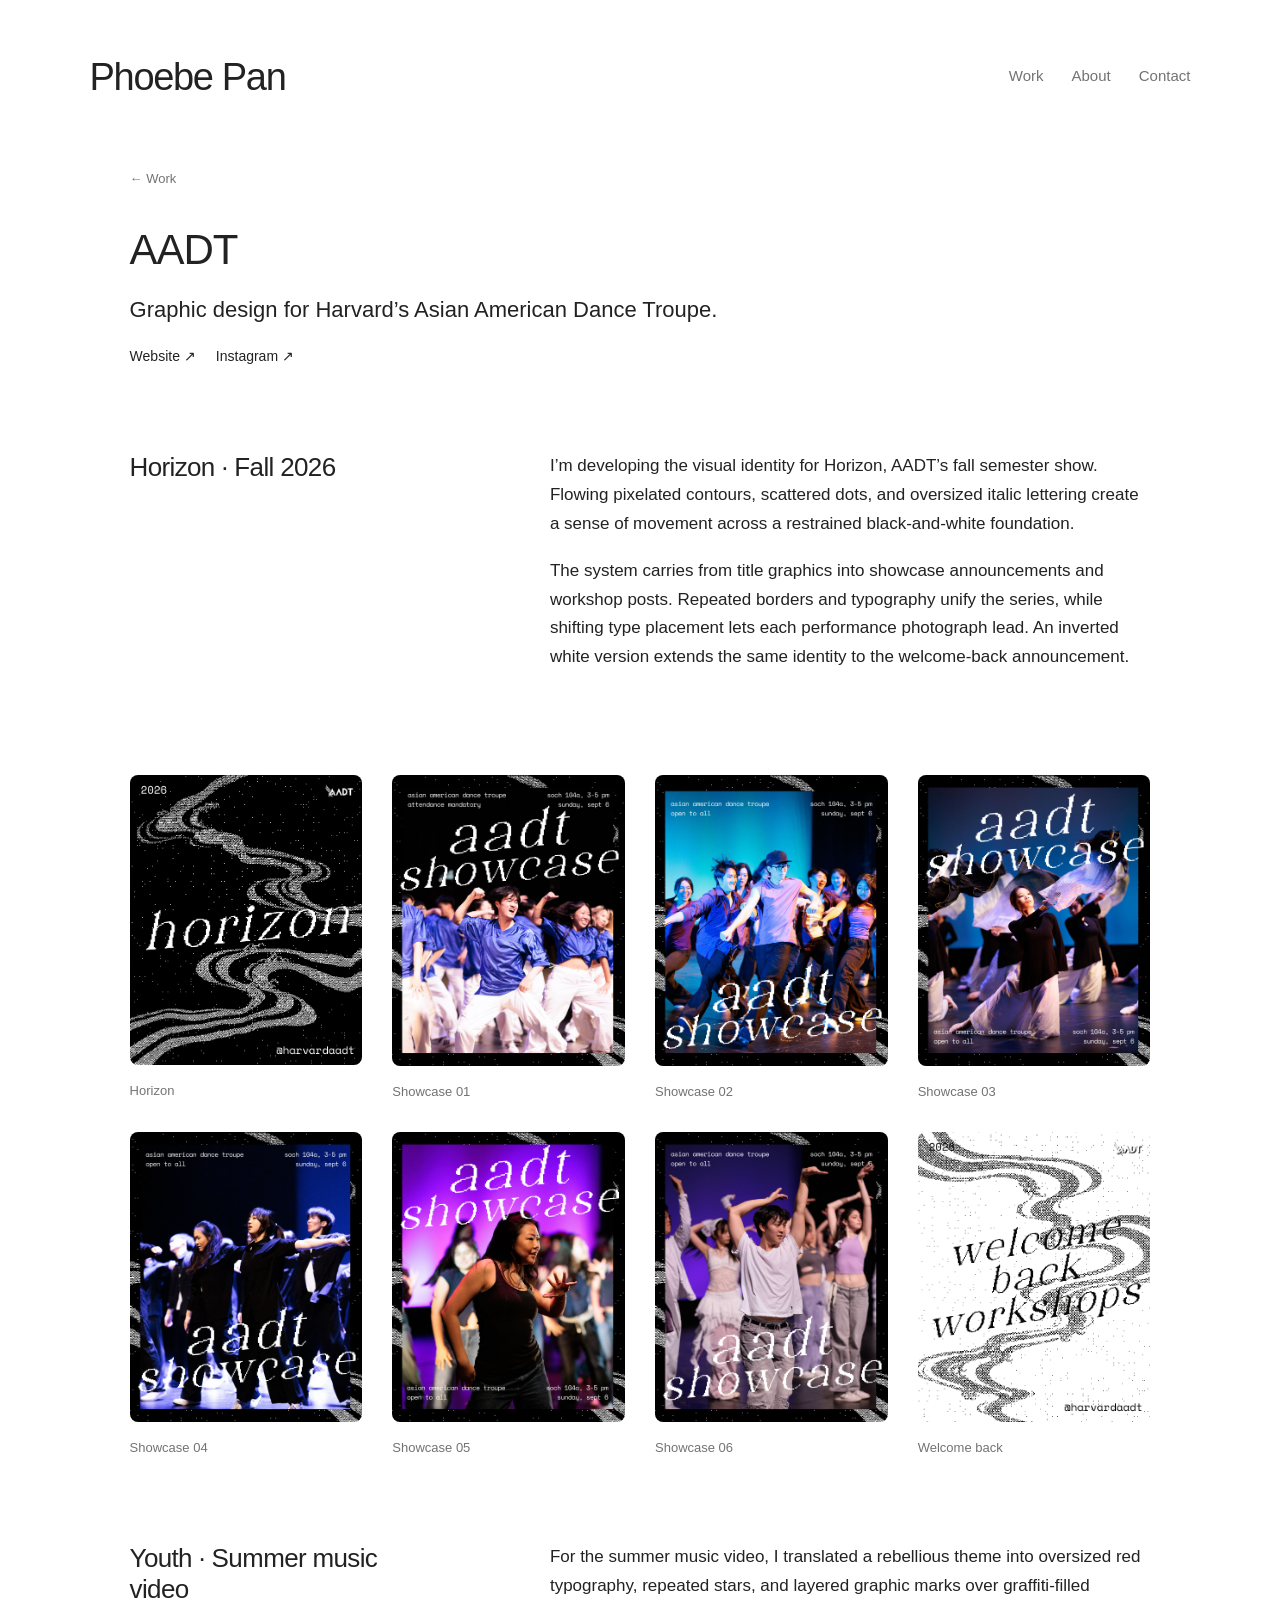
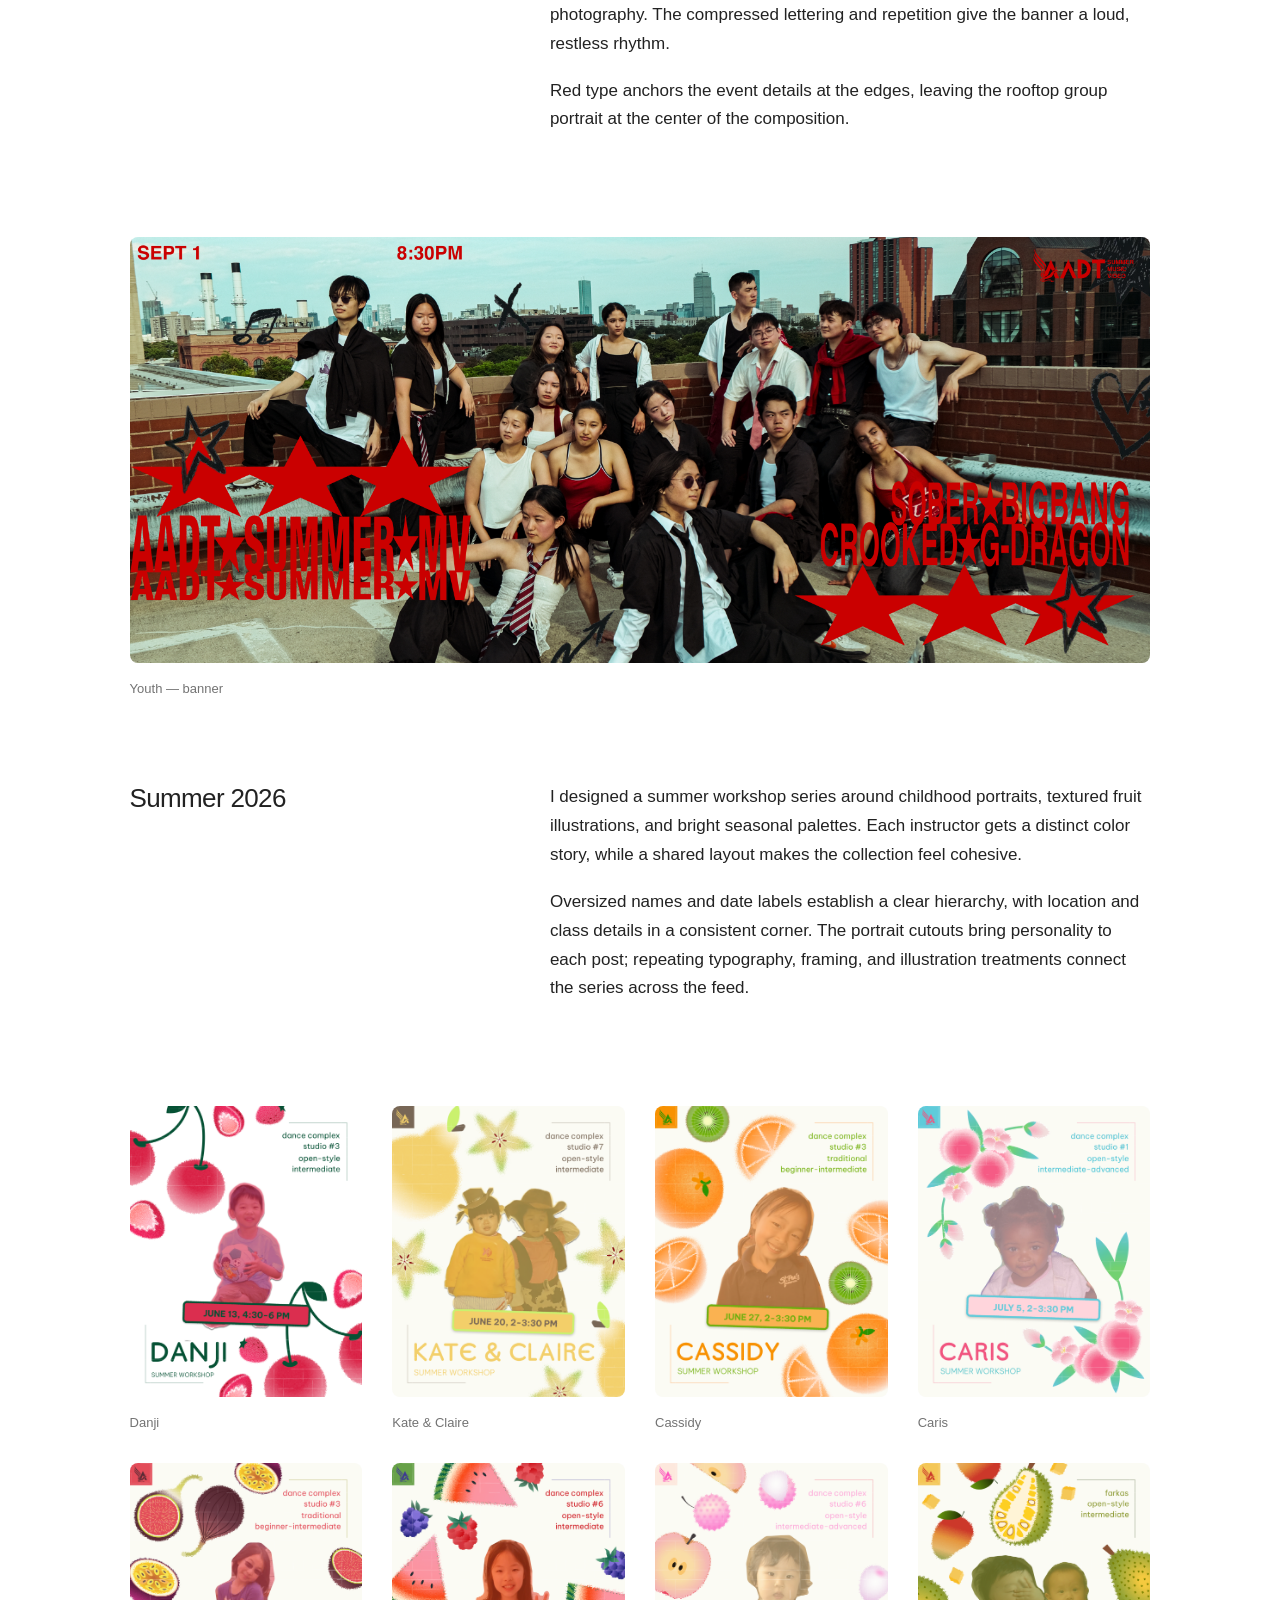
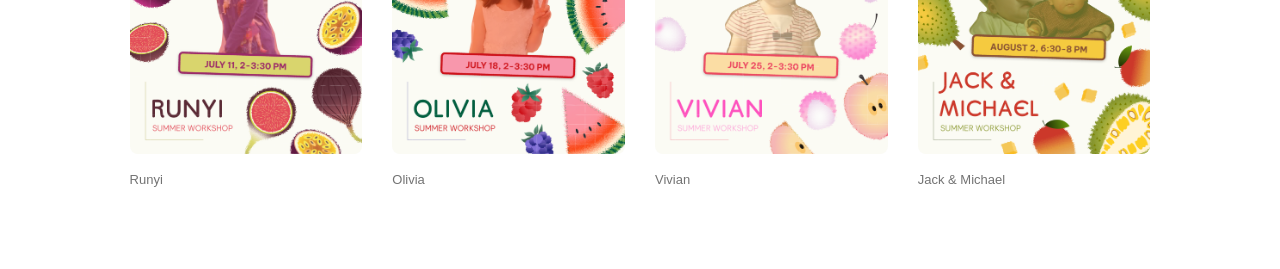
==== aadt.html @ d4a29a42 "Replace portfolio with project-focused site and case studies" ====
<!doctype html>
<html lang="en">
<head>
<link rel="icon" href="favicon.svg?v=pp" type="image/svg+xml">
<meta charset="utf-8">
<meta name="viewport" content="width=device-width,initial-scale=1">
<meta name="description" content="Graphic design for AADT by Phoebe Pan: Horizon, Youth, and summer workshops.">
<meta name="theme-color" content="#ffffff">
<title>AADT — Phoebe Pan</title>
<link rel="stylesheet" href="style.css?v=aadt-banner">


</head>
<body>
<a class="skip" href="#main">Skip to content</a>
<header class="header"><a class="signature" href="index.html">Phoebe Pan</a><nav aria-label="Main navigation"><a href="index.html" aria-current="location">Work</a><a href="about.html">About</a><a href="contact.html">Contact</a></nav></header>
<main id="main" class="case-study">
<a class="back-link" href="index.html#aadt">← Work</a>
<header class="case-heading"><h1>AADT</h1><p>Graphic design for Harvard’s Asian American Dance Troupe.</p><div class="page-links"><a href="https://www.harvardundergraduateaadt.org/" target="_blank" rel="noopener">Website ↗</a><a href="https://www.instagram.com/harvardundergraduateaadt/" target="_blank" rel="noopener">Instagram ↗</a></div></header>
<section class="case-text"><h2>Horizon · Fall 2026</h2><div><p>I’m developing the visual identity for Horizon, AADT’s fall semester show. Flowing pixelated contours, scattered dots, and oversized italic lettering create a sense of movement across a restrained black-and-white foundation.</p><p>The system carries from title graphics into showcase announcements and workshop posts. Repeated borders and typography unify the series, while shifting type placement lets each performance photograph lead. An inverted white version extends the same identity to the welcome-back announcement.</p></div></section>
<section class="case-screens" aria-label="Horizon fall 2026 graphics">
<figure><a href="projects/aadt/horizon/horizon.png" target="_blank" rel="noopener" aria-label="View Horizon poster at full size"><img class="case-image" src="projects/aadt/horizon/horizon.png" alt="Black Horizon title poster with flowing pixelated contours and scattered white dots" width="1086" height="1354" loading="eager"></a><figcaption>Horizon</figcaption></figure>
<figure><a href="projects/aadt/horizon/showcase-01.png" target="_blank" rel="noopener" aria-label="View Showcase 01 poster at full size"><img class="case-image" src="projects/aadt/horizon/showcase-01.png" alt="Horizon showcase graphic with dancers in blue shirts and slanted white lettering" width="1080" height="1350" loading="eager"></a><figcaption>Showcase 01</figcaption></figure>
<figure><a href="projects/aadt/horizon/showcase-02.png" target="_blank" rel="noopener" aria-label="View Showcase 02 poster at full size"><img class="case-image" src="projects/aadt/horizon/showcase-02.png" alt="Horizon showcase graphic with dancers under turquoise stage lighting" width="1080" height="1350" loading="eager"></a><figcaption>Showcase 02</figcaption></figure>
<figure><a href="projects/aadt/horizon/showcase-03.png" target="_blank" rel="noopener" aria-label="View Showcase 03 poster at full size"><img class="case-image" src="projects/aadt/horizon/showcase-03.png" alt="Horizon showcase graphic with fan dancers and oversized white lettering" width="1080" height="1350" loading="eager"></a><figcaption>Showcase 03</figcaption></figure>
<figure><a href="projects/aadt/horizon/showcase-04.png" target="_blank" rel="noopener" aria-label="View Showcase 04 poster at full size"><img class="case-image" src="projects/aadt/horizon/showcase-04.png" alt="Horizon showcase graphic with dancers in black under blue lighting" width="1080" height="1350" loading="lazy"></a><figcaption>Showcase 04</figcaption></figure>
<figure><a href="projects/aadt/horizon/showcase-05.png" target="_blank" rel="noopener" aria-label="View Showcase 05 poster at full size"><img class="case-image" src="projects/aadt/horizon/showcase-05.png" alt="Horizon showcase graphic with a dancer under purple lighting" width="1080" height="1350" loading="lazy"></a><figcaption>Showcase 05</figcaption></figure>
<figure><a href="projects/aadt/horizon/showcase-06.png" target="_blank" rel="noopener" aria-label="View Showcase 06 poster at full size"><img class="case-image" src="projects/aadt/horizon/showcase-06.png" alt="Horizon showcase graphic with dancers in white and lavender" width="1080" height="1350" loading="lazy"></a><figcaption>Showcase 06</figcaption></figure>
<figure><a href="projects/aadt/horizon/welcome-back.png" target="_blank" rel="noopener" aria-label="View Welcome back poster at full size"><img class="case-image" src="projects/aadt/horizon/welcome-back.png" alt="White workshop announcement with black pixelated contours and italic lettering" width="1086" height="1354" loading="lazy"></a><figcaption>Welcome back</figcaption></figure>
</section>
<section class="case-text"><h2>Youth · Summer music video</h2><div><p>For the summer music video, I translated a rebellious theme into oversized red typography, repeated stars, and layered graphic marks over graffiti-filled photography. The compressed lettering and repetition give the banner a loud, restless rhythm.</p><p>Red type anchors the event details at the edges, leaving the rooftop group portrait at the center of the composition.</p></div></section>
<section class="case-screens" aria-label="Summer music video banner">
<figure class="gallery-banner"><a href="projects/aadt/youth-banner.png" target="_blank" rel="noopener" aria-label="View summer music video banner at full size"><img class="case-image" src="projects/aadt/youth-banner.png" alt="AADT summer music video banner with a rooftop group portrait, red stars, and oversized red typography" width="3240" height="1350" loading="lazy"></a><figcaption>Youth — banner</figcaption></figure>
</section>
<section class="case-text"><h2>Summer 2026</h2><div><p>I designed a summer workshop series around childhood portraits, textured fruit illustrations, and bright seasonal palettes. Each instructor gets a distinct color story, while a shared layout makes the collection feel cohesive.</p><p>Oversized names and date labels establish a clear hierarchy, with location and class details in a consistent corner. The portrait cutouts bring personality to each post; repeating typography, framing, and illustration treatments connect the series across the feed.</p></div></section>
<section class="case-screens" aria-label="Summer workshop posters">
<figure><a href="projects/aadt/summer/danji.png" target="_blank" rel="noopener" aria-label="View Danji poster at full size"><img class="case-image" src="projects/aadt/summer/danji.png" alt="Danji summer workshop poster, combining a childhood portrait with cherry-red fruit illustrations" width="1080" height="1350" loading="lazy"></a><figcaption>Danji</figcaption></figure>
<figure><a href="projects/aadt/summer/kate-claire.png" target="_blank" rel="noopener" aria-label="View Kate &amp; Claire poster at full size"><img class="case-image" src="projects/aadt/summer/kate-claire.png" alt="Kate &amp; Claire summer workshop poster, combining a childhood portrait with yellow and lime fruit illustrations" width="1080" height="1350" loading="lazy"></a><figcaption>Kate &amp; Claire</figcaption></figure>
<figure><a href="projects/aadt/summer/cassidy.png" target="_blank" rel="noopener" aria-label="View Cassidy poster at full size"><img class="case-image" src="projects/aadt/summer/cassidy.png" alt="Cassidy summer workshop poster, combining a childhood portrait with orange and kiwi illustrations" width="1080" height="1350" loading="lazy"></a><figcaption>Cassidy</figcaption></figure>
<figure><a href="projects/aadt/summer/caris.png" target="_blank" rel="noopener" aria-label="View Caris poster at full size"><img class="case-image" src="projects/aadt/summer/caris.png" alt="Caris summer workshop poster, combining a childhood portrait with pink and turquoise botanical illustrations" width="1080" height="1350" loading="lazy"></a><figcaption>Caris</figcaption></figure>
<figure><a href="projects/aadt/summer/runyi.png" target="_blank" rel="noopener" aria-label="View Runyi poster at full size"><img class="case-image" src="projects/aadt/summer/runyi.png" alt="Runyi summer workshop poster, combining a childhood portrait with fig and passion fruit illustrations" width="1080" height="1350" loading="lazy"></a><figcaption>Runyi</figcaption></figure>
<figure><a href="projects/aadt/summer/olivia.png" target="_blank" rel="noopener" aria-label="View Olivia poster at full size"><img class="case-image" src="projects/aadt/summer/olivia.png" alt="Olivia summer workshop poster, combining a childhood portrait with watermelon and berry illustrations" width="1080" height="1350" loading="lazy"></a><figcaption>Olivia</figcaption></figure>
<figure><a href="projects/aadt/summer/vivian.png" target="_blank" rel="noopener" aria-label="View Vivian poster at full size"><img class="case-image" src="projects/aadt/summer/vivian.png" alt="Vivian summer workshop poster, combining a childhood portrait with soft pink fruit illustrations" width="1080" height="1350" loading="lazy"></a><figcaption>Vivian</figcaption></figure>
<figure><a href="projects/aadt/summer/jack-michael.png" target="_blank" rel="noopener" aria-label="View Jack &amp; Michael poster at full size"><img class="case-image" src="projects/aadt/summer/jack-michael.png" alt="Jack &amp; Michael summer workshop poster, combining a childhood portrait with mango and jackfruit illustrations" width="1080" height="1350" loading="lazy"></a><figcaption>Jack &amp; Michael</figcaption></figure>
</section>
</main></body></html>
---- style.css ----
:root{--ink:#222;--muted:#737373;--line:#e9e9e9;--gutter:clamp(24px,7vw,120px)}
*{box-sizing:border-box}html{scroll-padding-top:40px}body{margin:0;background:#fff;color:var(--ink);font:16px/1.5 -apple-system,BlinkMacSystemFont,'Segoe UI',Arial,sans-serif;-webkit-font-smoothing:antialiased}a{color:inherit;text-decoration:none}button{font:inherit;color:inherit;cursor:pointer}a:focus-visible,button:focus-visible,summary:focus-visible,[tabindex]:focus-visible{outline:2px solid #3573c9;outline-offset:6px}a:hover{color:#777}img{display:block;width:100%;height:auto}h1,h2,h3,p,figure{margin:0}h1,h2{font-weight:400;letter-spacing:-.025em;line-height:1.2}h2{font-size:32px}.skip{position:fixed;top:-70px;left:20px;background:white;padding:15px;z-index:100}.skip:focus{top:10px}
.header{display:flex;justify-content:space-between;align-items:flex-start;padding:55px var(--gutter) 30px}.signature{font-size:38px;font-weight:400;line-height:1.2;letter-spacing:-.035em}.signature span{display:block;font-size:16px;letter-spacing:0;color:var(--muted);font-weight:300;margin-top:10px}.header nav{display:flex;gap:28px;font-size:15px;color:var(--muted);padding-top:10px}
.work{margin:25px 0 0}.device-stage{display:flex;align-items:flex-end;justify-content:center;min-height:clamp(300px,43vh,470px);padding:25px 12px 35px;perspective:1200px}.device{transition:transform .65s cubic-bezier(.2,.7,.3,1);transform:translateY(0) rotateY(0)}a.device-stage:hover .device{transform:translateY(-10px) rotateY(-4deg)}
.phone{width:100%;min-width:0;padding:2px;border-radius:9% / 4.2%;background:#333;box-shadow:0 5px 12px #00000012}.phone-screen{position:relative;aspect-ratio:932 / 2022;overflow:hidden;border-radius:inherit;background:#faf6ef}
/* The supplied 1320 × 2868 exports include promotional surrounds.
   Show their shared screen rectangle (194,654,932,2022) without a second frame. */
.phone-screen img{position:absolute;inset:0;width:100%;height:100%;object-fit:contain}.phone-screen--marketing img{max-width:none;width:141.6309%;height:auto;left:-20.8155%;top:-32.3442%;right:auto;bottom:auto}.phone-row{display:flex;align-items:flex-end;justify-content:center;gap:20px;width:80%}.phone-row .phone{flex:0 1 140px;max-width:140px}
.laptop{width:80%;position:relative;padding-bottom:14px}.laptop-lid{background:#151515;border-radius:16px 16px 5px 5px;border:2px solid #8e8f93;padding:17px 9px 13px;position:relative;box-shadow:0 9px 20px #0001}.laptop-lid:before{content:'';width:4px;height:4px;background:#454545;border-radius:50%;position:absolute;top:6px;left:50%}.laptop-lid img{aspect-ratio:1.6;object-fit:cover;object-position:top;background:#101010;border-radius:3px}.laptop-base{position:absolute;left:-5%;bottom:0;width:110%;height:16px;background:linear-gradient(#e6e7e9,#bcbec2 45%,#7d7f83);border-radius:2px 2px 45% 45%;box-shadow:0 13px 14px -9px #0005}.laptop-base:after{content:'';position:absolute;top:0;left:43%;width:14%;height:5px;background:#999a9d;border-radius:0 0 8px 8px}.project-caption{padding:25px 0 0}.project-caption h1,.project-caption h2{font-size:21px;font-weight:550;letter-spacing:-.025em}.project-caption p{font-size:17px;font-weight:300;color:#666;margin-top:5px}.project-caption>span{display:block;color:#888;font-size:13px;margin-top:9px}.project-caption>a{display:inline-block;font-size:13px;margin-top:18px}
.section{max-width:1380px;margin:45px auto 0;padding:0 var(--gutter)}.about{display:grid;grid-template-columns:minmax(0,1fr) max-content;gap:40px;align-items:start}.about h1{margin-bottom:20px}details{border-top:1px solid var(--line)}summary{display:flex;justify-content:space-between;gap:24px;cursor:pointer;list-style:none;padding:22px 0;font-size:16px}summary::-webkit-details-marker{display:none}summary>span:last-child{transition:rotate .2s}details[open]>summary>span:last-child{rotate:45deg}summary small{display:block;font-size:13px;color:var(--muted);margin-top:6px}.writing{display:grid;grid-template-columns:1fr 1.6fr;gap:10%}.writing h1{font-size:28px}.writing article{max-width:65ch;padding:15px 0 30px;font-size:17px;line-height:1.8}.writing article p{margin-bottom:24px}.writing article .dek{font-size:23px;line-height:1.4}.writing blockquote{margin:30px 0;padding-left:24px;border-left:2px solid #aaa}.writing hr{border:0;border-top:1px solid var(--line);margin:32px 0}
.contact-top{padding:45px 0;border-top:1px solid var(--line)}.contact-top h1{margin-bottom:20px;font-size:32px}.email{font-size:18px;text-decoration:underline;text-underline-offset:5px;text-decoration-color:#bcbcbc;overflow-wrap:anywhere}.footer-bottom{display:flex;justify-content:space-between;gap:24px;flex-wrap:wrap;padding:25px 0 35px;font-size:12px;color:var(--muted)}.footer-bottom>div{display:flex;gap:24px}

@media(max-width:700px){.header{padding-top:32px;gap:25px}.signature{font-size:29px}.signature span{font-size:12px;max-width:160px;line-height:1.5}.header nav{display:grid;grid-template-columns:1fr 1fr;gap:10px 18px;font-size:13px;padding-top:3px}.work{margin-top:10px}.device-stage{min-height:370px}.laptop-lid{padding:12px 5px 8px;border-radius:10px 10px 3px 3px}.laptop-lid:before{top:4px;width:3px;height:3px}.laptop-base{height:11px;bottom:4px}.project-caption{padding-top:5px}.project-caption h1,.project-caption h2{font-size:20px}.project-caption p{font-size:15px}.section{margin-top:35px}.about,.writing{grid-template-columns:1fr;gap:30px}.email{font-size:15px}.footer-bottom{font-size:11px}.footer-bottom>div{gap:18px}}
@media(prefers-reduced-motion:reduce){html{scroll-behavior:auto}*,*::before,*::after{animation:none!important;transition:none!important}a.device-stage:hover .device{transform:none}}

body{min-height:100dvh;display:flex;flex-direction:column}main{flex:1;min-width:0}h1{font-size:32px}.header nav a[aria-current="page"]{color:var(--ink)}.project-rail{display:grid;grid-auto-flow:column;grid-auto-columns:max-content;grid-template-rows:auto auto;align-items:stretch;column-gap:70px;overflow-x:auto;overscroll-behavior-x:contain;scroll-snap-type:x mandatory;scroll-padding-inline:var(--gutter);padding:35px var(--gutter);scrollbar-width:none}.project{display:grid;grid-template-rows:subgrid;grid-row:span 2;width:min(690px,70vw);scroll-snap-align:start;min-width:0}.project-phone{width:640px}.page-footer{display:flex;justify-content:space-between;gap:20px;padding:45px var(--gutter) 25px;color:var(--muted);font-size:12px}.page-links{display:flex;flex-wrap:wrap;gap:20px;margin-top:20px;font-size:14px}.contact-page{margin-top:70px}.contact-top{border:0;padding-top:0}.contact-page .footer-bottom{margin-top:30px}.writing{margin-bottom:40px}
@media(max-width:700px){.project-rail{column-gap:35px;padding-top:20px}.project{width:85vw}.project-phone{width:90vw}.project-caption{max-width:100%}.contact-page{margin-top:45px}.page-footer{padding-top:35px}}

.sr-only{position:absolute;width:1px;height:1px;padding:0;margin:-1px;overflow:hidden;clip-path:inset(50%);white-space:nowrap;border:0}

.case-study{width:100%;max-width:1200px;margin:35px auto 80px;padding:0 var(--gutter)}.back-link{font-size:13px;color:var(--muted)}.case-heading{margin:35px 0 55px}.case-heading h1{font-size:42px;margin-bottom:18px}.case-heading>p{max-width:620px;font-size:22px;font-weight:300;line-height:1.5;margin-bottom:20px}.case-heading a{font-size:14px}.case-phones{display:grid;grid-template-columns:repeat(3,minmax(0,1fr));gap:clamp(18px,5vw,60px);max-width:720px;margin:0 auto}.case-phones figure{min-width:0}.case-study figcaption{font-size:13px;color:var(--muted);margin-top:16px}.case-text{display:grid;grid-template-columns:1fr 1.6fr;gap:45px;margin:85px 0}.case-text h2{font-size:26px;max-width:260px}.case-text p{font-size:17px;line-height:1.7;margin-bottom:18px}.case-screens{display:grid;grid-template-columns:repeat(4,minmax(0,1fr));gap:30px}.case-image{border-radius:8px;max-width:100%;height:auto}
@media(max-width:700px){.phone-row{gap:10px}.project-phone .device-stage{padding-inline:2px}.phone{padding:1.5px}.case-study{margin-top:25px}.case-heading{margin-bottom:35px}.case-heading h1{font-size:34px}.case-heading>p{font-size:19px}.case-phones{gap:12px}.case-text{grid-template-columns:1fr;gap:20px;margin:55px 0}.case-text h2{max-width:none}.case-screens{grid-template-columns:repeat(2,minmax(0,1fr));gap:30px 20px}}

.source-link{font-size:14px}

.placeholder-screen{display:grid;place-items:center;background:#f4f4f4;color:#888;font-size:18px;font-weight:400;letter-spacing:-.02em}.laptop-lid .placeholder-screen{aspect-ratio:1.6;border-radius:3px}.project-single-phone{width:230px}.project-single-phone .phone{max-width:140px}

.about-content{min-width:0}.about-content>p{margin-bottom:24px;font-size:18px;line-height:1.5}.school-detail{display:block;color:var(--muted);font-size:14px;margin-top:5px}.about-links{display:flex;flex-direction:column;align-items:flex-start;gap:14px;font-size:14px}.about-content a:hover{text-decoration:underline;text-underline-offset:4px}

.project-rail::-webkit-scrollbar{display:none}

.phone-screen--screenshot{aspect-ratio:1179 / 2556}

.case-screens .gallery-banner{grid-column:1 / -1}
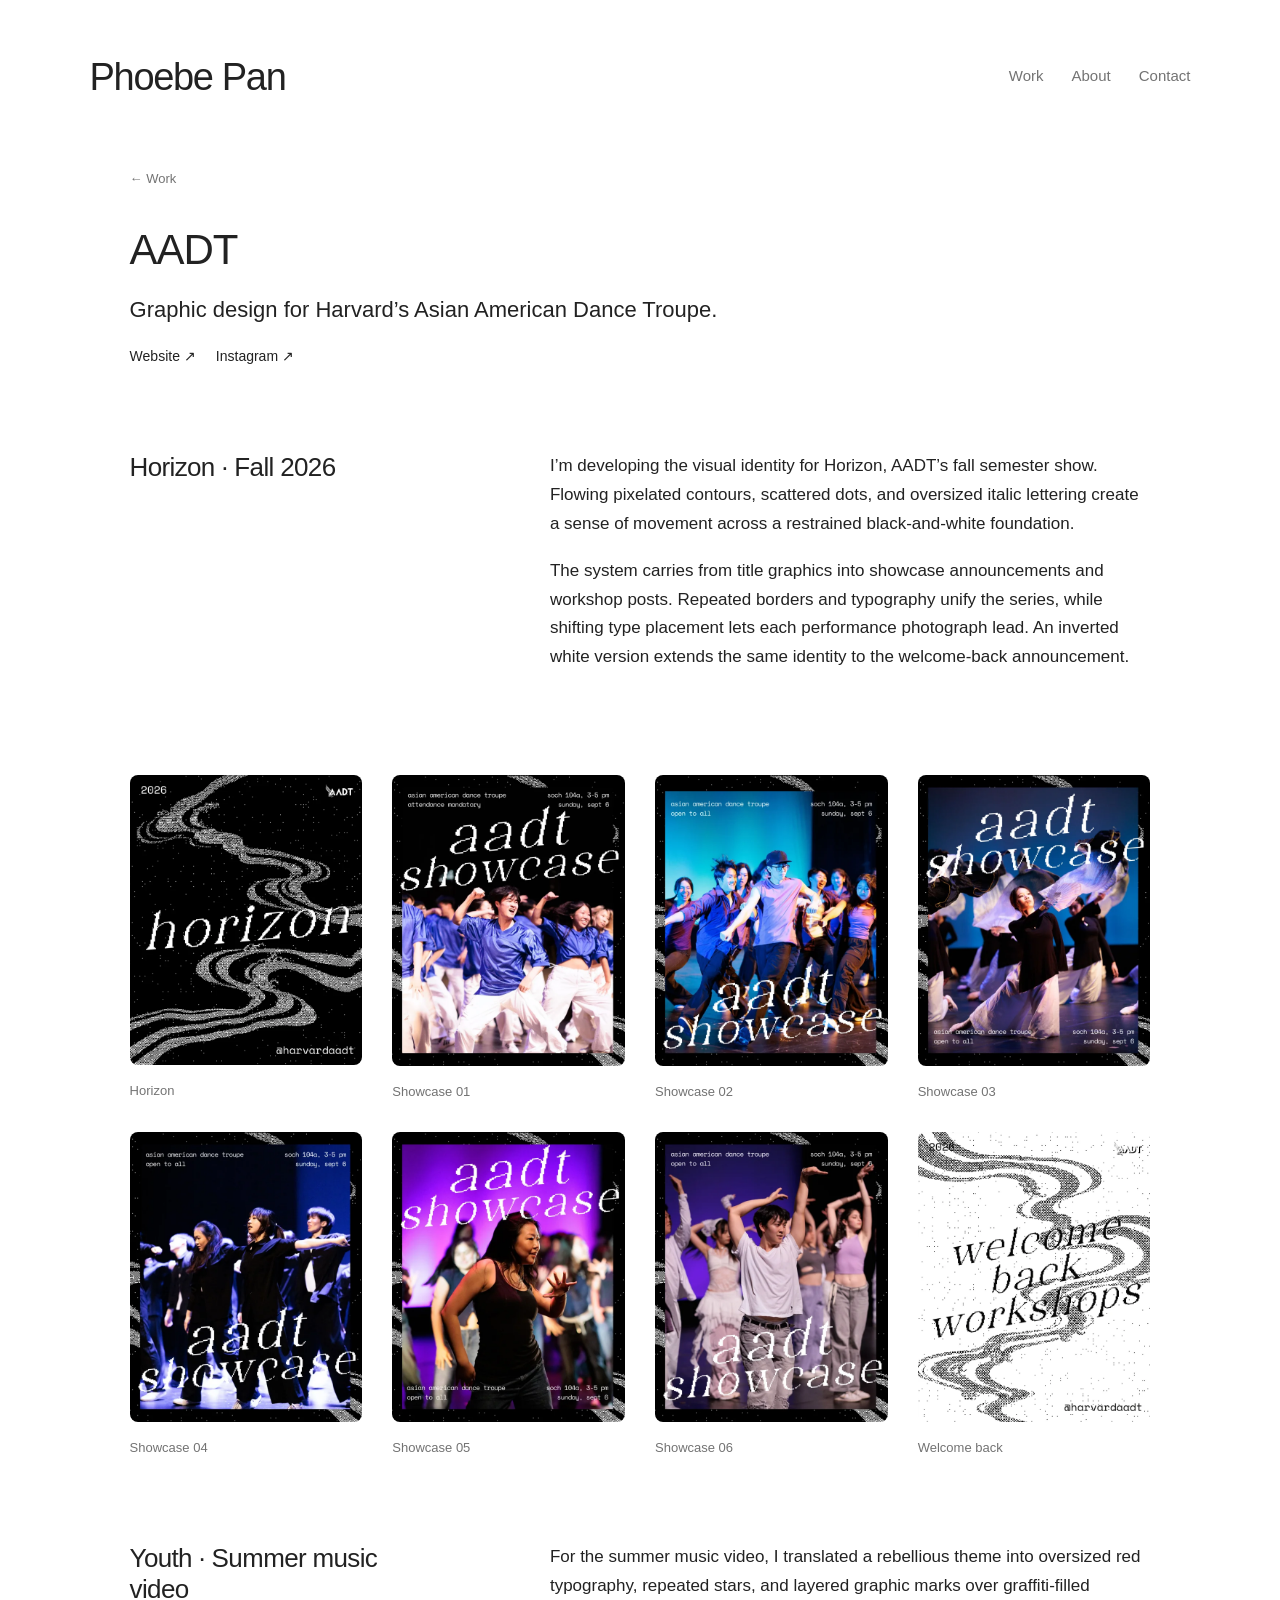
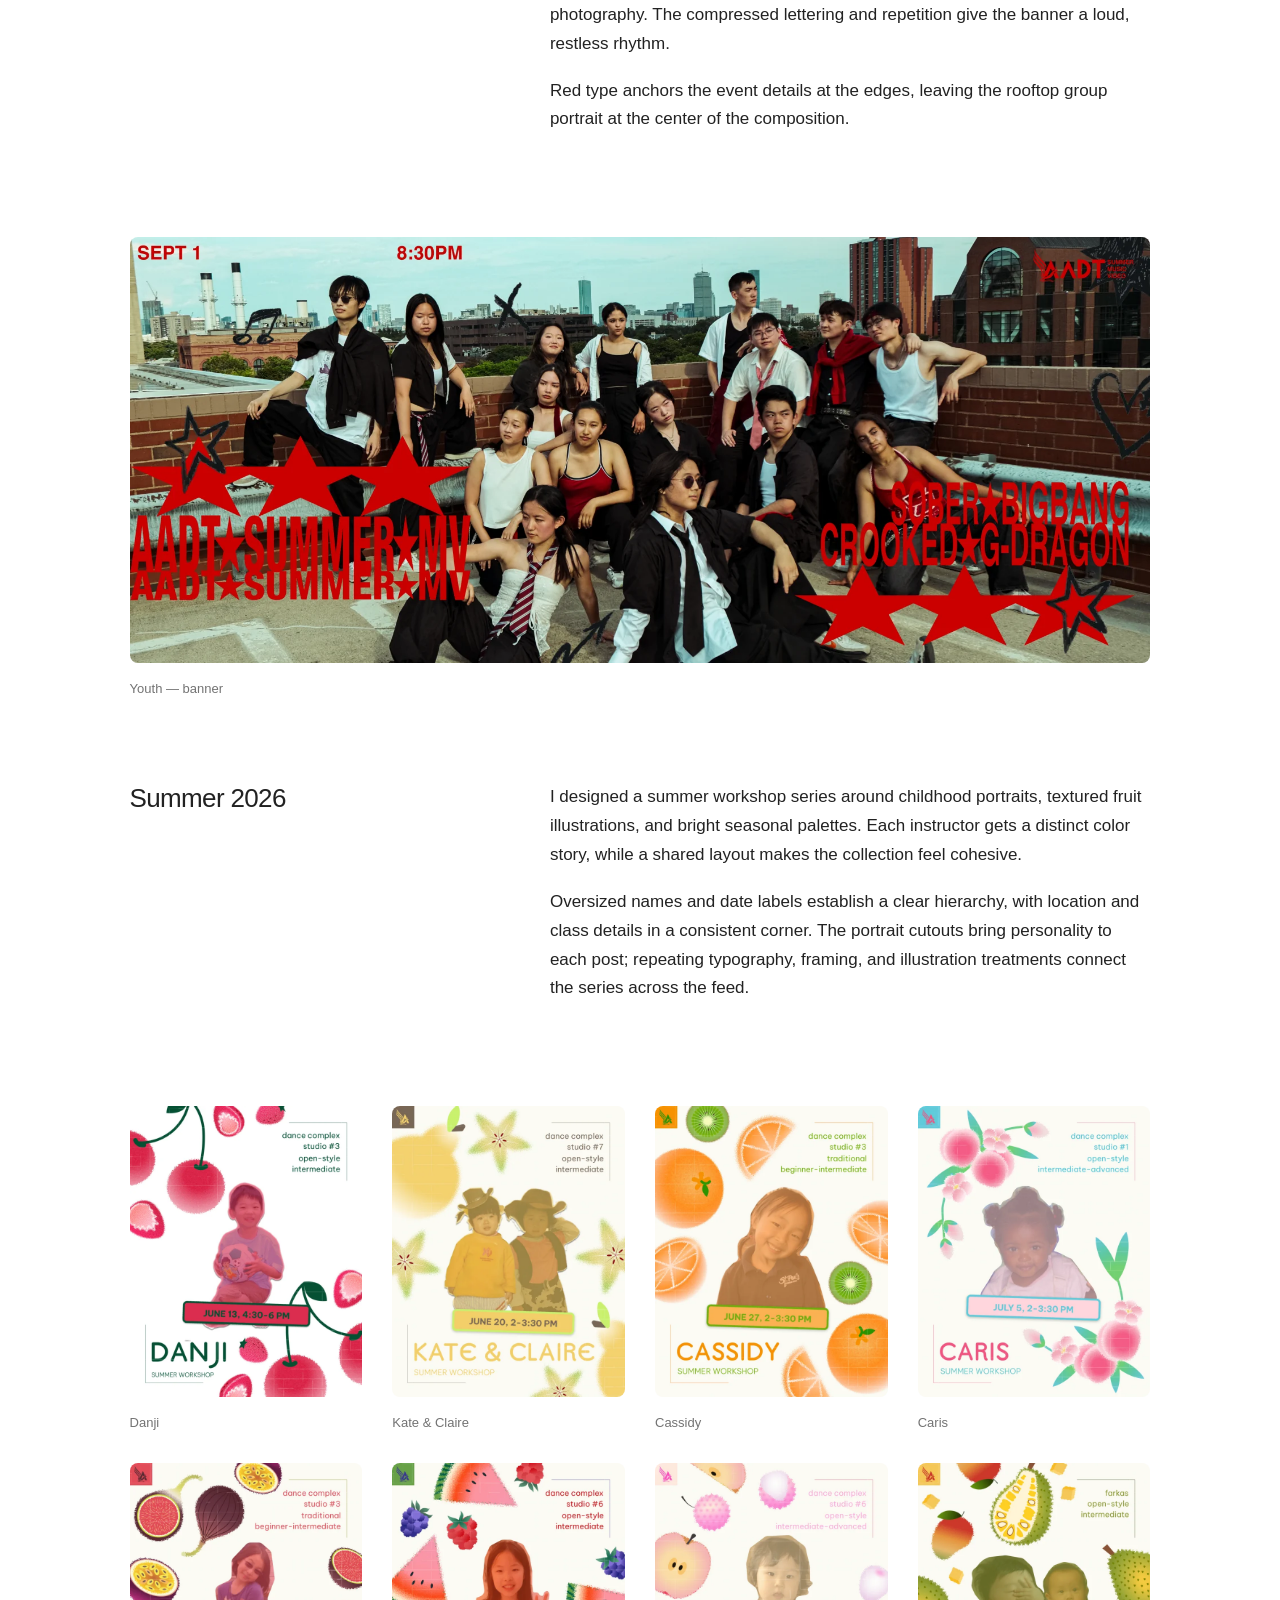
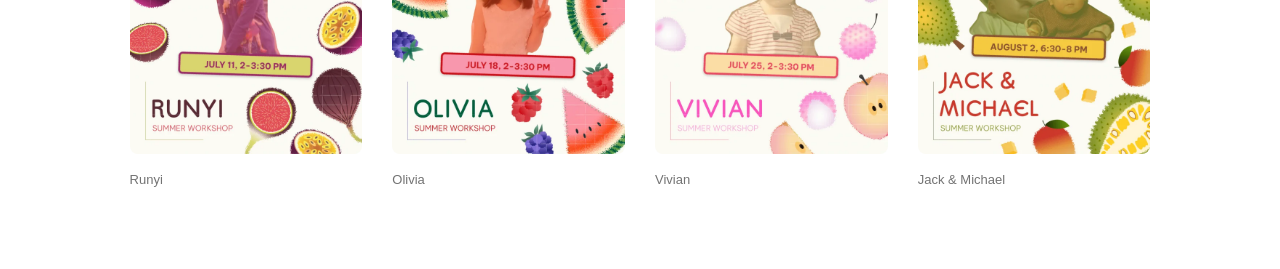
==== commit 2de0d276: "Optimize portfolio images for faster loading" ====
--- a/aadt.html
+++ b/aadt.html
@@ -19,28 +19,28 @@
 <header class="case-heading"><h1>AADT</h1><p>Graphic design for Harvard’s Asian American Dance Troupe.</p><div class="page-links"><a href="https://www.harvardundergraduateaadt.org/" target="_blank" rel="noopener">Website ↗</a><a href="https://www.instagram.com/harvardundergraduateaadt/" target="_blank" rel="noopener">Instagram ↗</a></div></header>
 <section class="case-text"><h2>Horizon · Fall 2026</h2><div><p>I’m developing the visual identity for Horizon, AADT’s fall semester show. Flowing pixelated contours, scattered dots, and oversized italic lettering create a sense of movement across a restrained black-and-white foundation.</p><p>The system carries from title graphics into showcase announcements and workshop posts. Repeated borders and typography unify the series, while shifting type placement lets each performance photograph lead. An inverted white version extends the same identity to the welcome-back announcement.</p></div></section>
 <section class="case-screens" aria-label="Horizon fall 2026 graphics">
-<figure><a href="projects/aadt/horizon/horizon.png" target="_blank" rel="noopener" aria-label="View Horizon poster at full size"><img class="case-image" src="projects/aadt/horizon/horizon.png" alt="Black Horizon title poster with flowing pixelated contours and scattered white dots" width="1086" height="1354" loading="eager"></a><figcaption>Horizon</figcaption></figure>
-<figure><a href="projects/aadt/horizon/showcase-01.png" target="_blank" rel="noopener" aria-label="View Showcase 01 poster at full size"><img class="case-image" src="projects/aadt/horizon/showcase-01.png" alt="Horizon showcase graphic with dancers in blue shirts and slanted white lettering" width="1080" height="1350" loading="eager"></a><figcaption>Showcase 01</figcaption></figure>
-<figure><a href="projects/aadt/horizon/showcase-02.png" target="_blank" rel="noopener" aria-label="View Showcase 02 poster at full size"><img class="case-image" src="projects/aadt/horizon/showcase-02.png" alt="Horizon showcase graphic with dancers under turquoise stage lighting" width="1080" height="1350" loading="eager"></a><figcaption>Showcase 02</figcaption></figure>
-<figure><a href="projects/aadt/horizon/showcase-03.png" target="_blank" rel="noopener" aria-label="View Showcase 03 poster at full size"><img class="case-image" src="projects/aadt/horizon/showcase-03.png" alt="Horizon showcase graphic with fan dancers and oversized white lettering" width="1080" height="1350" loading="eager"></a><figcaption>Showcase 03</figcaption></figure>
-<figure><a href="projects/aadt/horizon/showcase-04.png" target="_blank" rel="noopener" aria-label="View Showcase 04 poster at full size"><img class="case-image" src="projects/aadt/horizon/showcase-04.png" alt="Horizon showcase graphic with dancers in black under blue lighting" width="1080" height="1350" loading="lazy"></a><figcaption>Showcase 04</figcaption></figure>
-<figure><a href="projects/aadt/horizon/showcase-05.png" target="_blank" rel="noopener" aria-label="View Showcase 05 poster at full size"><img class="case-image" src="projects/aadt/horizon/showcase-05.png" alt="Horizon showcase graphic with a dancer under purple lighting" width="1080" height="1350" loading="lazy"></a><figcaption>Showcase 05</figcaption></figure>
-<figure><a href="projects/aadt/horizon/showcase-06.png" target="_blank" rel="noopener" aria-label="View Showcase 06 poster at full size"><img class="case-image" src="projects/aadt/horizon/showcase-06.png" alt="Horizon showcase graphic with dancers in white and lavender" width="1080" height="1350" loading="lazy"></a><figcaption>Showcase 06</figcaption></figure>
-<figure><a href="projects/aadt/horizon/welcome-back.png" target="_blank" rel="noopener" aria-label="View Welcome back poster at full size"><img class="case-image" src="projects/aadt/horizon/welcome-back.png" alt="White workshop announcement with black pixelated contours and italic lettering" width="1086" height="1354" loading="lazy"></a><figcaption>Welcome back</figcaption></figure>
+<figure><a href="projects/aadt/horizon/horizon.png" target="_blank" rel="noopener" aria-label="View Horizon poster at full size"><img class="case-image" src="projects/aadt/horizon/horizon.webp" alt="Black Horizon title poster with flowing pixelated contours and scattered white dots" width="1086" height="1354" loading="eager"></a><figcaption>Horizon</figcaption></figure>
+<figure><a href="projects/aadt/horizon/showcase-01.png" target="_blank" rel="noopener" aria-label="View Showcase 01 poster at full size"><img class="case-image" src="projects/aadt/horizon/showcase-01.webp" alt="Horizon showcase graphic with dancers in blue shirts and slanted white lettering" width="1080" height="1350" loading="eager"></a><figcaption>Showcase 01</figcaption></figure>
+<figure><a href="projects/aadt/horizon/showcase-02.png" target="_blank" rel="noopener" aria-label="View Showcase 02 poster at full size"><img class="case-image" src="projects/aadt/horizon/showcase-02.webp" alt="Horizon showcase graphic with dancers under turquoise stage lighting" width="1080" height="1350" loading="eager"></a><figcaption>Showcase 02</figcaption></figure>
+<figure><a href="projects/aadt/horizon/showcase-03.png" target="_blank" rel="noopener" aria-label="View Showcase 03 poster at full size"><img class="case-image" src="projects/aadt/horizon/showcase-03.webp" alt="Horizon showcase graphic with fan dancers and oversized white lettering" width="1080" height="1350" loading="eager"></a><figcaption>Showcase 03</figcaption></figure>
+<figure><a href="projects/aadt/horizon/showcase-04.png" target="_blank" rel="noopener" aria-label="View Showcase 04 poster at full size"><img class="case-image" src="projects/aadt/horizon/showcase-04.webp" alt="Horizon showcase graphic with dancers in black under blue lighting" width="1080" height="1350" loading="lazy"></a><figcaption>Showcase 04</figcaption></figure>
+<figure><a href="projects/aadt/horizon/showcase-05.png" target="_blank" rel="noopener" aria-label="View Showcase 05 poster at full size"><img class="case-image" src="projects/aadt/horizon/showcase-05.webp" alt="Horizon showcase graphic with a dancer under purple lighting" width="1080" height="1350" loading="lazy"></a><figcaption>Showcase 05</figcaption></figure>
+<figure><a href="projects/aadt/horizon/showcase-06.png" target="_blank" rel="noopener" aria-label="View Showcase 06 poster at full size"><img class="case-image" src="projects/aadt/horizon/showcase-06.webp" alt="Horizon showcase graphic with dancers in white and lavender" width="1080" height="1350" loading="lazy"></a><figcaption>Showcase 06</figcaption></figure>
+<figure><a href="projects/aadt/horizon/welcome-back.png" target="_blank" rel="noopener" aria-label="View Welcome back poster at full size"><img class="case-image" src="projects/aadt/horizon/welcome-back.webp" alt="White workshop announcement with black pixelated contours and italic lettering" width="1086" height="1354" loading="lazy"></a><figcaption>Welcome back</figcaption></figure>
 </section>
 <section class="case-text"><h2>Youth · Summer music video</h2><div><p>For the summer music video, I translated a rebellious theme into oversized red typography, repeated stars, and layered graphic marks over graffiti-filled photography. The compressed lettering and repetition give the banner a loud, restless rhythm.</p><p>Red type anchors the event details at the edges, leaving the rooftop group portrait at the center of the composition.</p></div></section>
 <section class="case-screens" aria-label="Summer music video banner">
-<figure class="gallery-banner"><a href="projects/aadt/youth-banner.png" target="_blank" rel="noopener" aria-label="View summer music video banner at full size"><img class="case-image" src="projects/aadt/youth-banner.png" alt="AADT summer music video banner with a rooftop group portrait, red stars, and oversized red typography" width="3240" height="1350" loading="lazy"></a><figcaption>Youth — banner</figcaption></figure>
+<figure class="gallery-banner"><a href="projects/aadt/youth-banner.png" target="_blank" rel="noopener" aria-label="View summer music video banner at full size"><img class="case-image" src="projects/aadt/youth-banner.webp" alt="AADT summer music video banner with a rooftop group portrait, red stars, and oversized red typography" width="3240" height="1350" loading="lazy"></a><figcaption>Youth — banner</figcaption></figure>
 </section>
 <section class="case-text"><h2>Summer 2026</h2><div><p>I designed a summer workshop series around childhood portraits, textured fruit illustrations, and bright seasonal palettes. Each instructor gets a distinct color story, while a shared layout makes the collection feel cohesive.</p><p>Oversized names and date labels establish a clear hierarchy, with location and class details in a consistent corner. The portrait cutouts bring personality to each post; repeating typography, framing, and illustration treatments connect the series across the feed.</p></div></section>
 <section class="case-screens" aria-label="Summer workshop posters">
-<figure><a href="projects/aadt/summer/danji.png" target="_blank" rel="noopener" aria-label="View Danji poster at full size"><img class="case-image" src="projects/aadt/summer/danji.png" alt="Danji summer workshop poster, combining a childhood portrait with cherry-red fruit illustrations" width="1080" height="1350" loading="lazy"></a><figcaption>Danji</figcaption></figure>
-<figure><a href="projects/aadt/summer/kate-claire.png" target="_blank" rel="noopener" aria-label="View Kate &amp; Claire poster at full size"><img class="case-image" src="projects/aadt/summer/kate-claire.png" alt="Kate &amp; Claire summer workshop poster, combining a childhood portrait with yellow and lime fruit illustrations" width="1080" height="1350" loading="lazy"></a><figcaption>Kate &amp; Claire</figcaption></figure>
-<figure><a href="projects/aadt/summer/cassidy.png" target="_blank" rel="noopener" aria-label="View Cassidy poster at full size"><img class="case-image" src="projects/aadt/summer/cassidy.png" alt="Cassidy summer workshop poster, combining a childhood portrait with orange and kiwi illustrations" width="1080" height="1350" loading="lazy"></a><figcaption>Cassidy</figcaption></figure>
-<figure><a href="projects/aadt/summer/caris.png" target="_blank" rel="noopener" aria-label="View Caris poster at full size"><img class="case-image" src="projects/aadt/summer/caris.png" alt="Caris summer workshop poster, combining a childhood portrait with pink and turquoise botanical illustrations" width="1080" height="1350" loading="lazy"></a><figcaption>Caris</figcaption></figure>
-<figure><a href="projects/aadt/summer/runyi.png" target="_blank" rel="noopener" aria-label="View Runyi poster at full size"><img class="case-image" src="projects/aadt/summer/runyi.png" alt="Runyi summer workshop poster, combining a childhood portrait with fig and passion fruit illustrations" width="1080" height="1350" loading="lazy"></a><figcaption>Runyi</figcaption></figure>
-<figure><a href="projects/aadt/summer/olivia.png" target="_blank" rel="noopener" aria-label="View Olivia poster at full size"><img class="case-image" src="projects/aadt/summer/olivia.png" alt="Olivia summer workshop poster, combining a childhood portrait with watermelon and berry illustrations" width="1080" height="1350" loading="lazy"></a><figcaption>Olivia</figcaption></figure>
-<figure><a href="projects/aadt/summer/vivian.png" target="_blank" rel="noopener" aria-label="View Vivian poster at full size"><img class="case-image" src="projects/aadt/summer/vivian.png" alt="Vivian summer workshop poster, combining a childhood portrait with soft pink fruit illustrations" width="1080" height="1350" loading="lazy"></a><figcaption>Vivian</figcaption></figure>
-<figure><a href="projects/aadt/summer/jack-michael.png" target="_blank" rel="noopener" aria-label="View Jack &amp; Michael poster at full size"><img class="case-image" src="projects/aadt/summer/jack-michael.png" alt="Jack &amp; Michael summer workshop poster, combining a childhood portrait with mango and jackfruit illustrations" width="1080" height="1350" loading="lazy"></a><figcaption>Jack &amp; Michael</figcaption></figure>
+<figure><a href="projects/aadt/summer/danji.png" target="_blank" rel="noopener" aria-label="View Danji poster at full size"><img class="case-image" src="projects/aadt/summer/danji.webp" alt="Danji summer workshop poster, combining a childhood portrait with cherry-red fruit illustrations" width="1080" height="1350" loading="lazy"></a><figcaption>Danji</figcaption></figure>
+<figure><a href="projects/aadt/summer/kate-claire.png" target="_blank" rel="noopener" aria-label="View Kate &amp; Claire poster at full size"><img class="case-image" src="projects/aadt/summer/kate-claire.webp" alt="Kate &amp; Claire summer workshop poster, combining a childhood portrait with yellow and lime fruit illustrations" width="1080" height="1350" loading="lazy"></a><figcaption>Kate &amp; Claire</figcaption></figure>
+<figure><a href="projects/aadt/summer/cassidy.png" target="_blank" rel="noopener" aria-label="View Cassidy poster at full size"><img class="case-image" src="projects/aadt/summer/cassidy.webp" alt="Cassidy summer workshop poster, combining a childhood portrait with orange and kiwi illustrations" width="1080" height="1350" loading="lazy"></a><figcaption>Cassidy</figcaption></figure>
+<figure><a href="projects/aadt/summer/caris.png" target="_blank" rel="noopener" aria-label="View Caris poster at full size"><img class="case-image" src="projects/aadt/summer/caris.webp" alt="Caris summer workshop poster, combining a childhood portrait with pink and turquoise botanical illustrations" width="1080" height="1350" loading="lazy"></a><figcaption>Caris</figcaption></figure>
+<figure><a href="projects/aadt/summer/runyi.png" target="_blank" rel="noopener" aria-label="View Runyi poster at full size"><img class="case-image" src="projects/aadt/summer/runyi.webp" alt="Runyi summer workshop poster, combining a childhood portrait with fig and passion fruit illustrations" width="1080" height="1350" loading="lazy"></a><figcaption>Runyi</figcaption></figure>
+<figure><a href="projects/aadt/summer/olivia.png" target="_blank" rel="noopener" aria-label="View Olivia poster at full size"><img class="case-image" src="projects/aadt/summer/olivia.webp" alt="Olivia summer workshop poster, combining a childhood portrait with watermelon and berry illustrations" width="1080" height="1350" loading="lazy"></a><figcaption>Olivia</figcaption></figure>
+<figure><a href="projects/aadt/summer/vivian.png" target="_blank" rel="noopener" aria-label="View Vivian poster at full size"><img class="case-image" src="projects/aadt/summer/vivian.webp" alt="Vivian summer workshop poster, combining a childhood portrait with soft pink fruit illustrations" width="1080" height="1350" loading="lazy"></a><figcaption>Vivian</figcaption></figure>
+<figure><a href="projects/aadt/summer/jack-michael.png" target="_blank" rel="noopener" aria-label="View Jack &amp; Michael poster at full size"><img class="case-image" src="projects/aadt/summer/jack-michael.webp" alt="Jack &amp; Michael summer workshop poster, combining a childhood portrait with mango and jackfruit illustrations" width="1080" height="1350" loading="lazy"></a><figcaption>Jack &amp; Michael</figcaption></figure>
 </section>
 </main></body></html>
